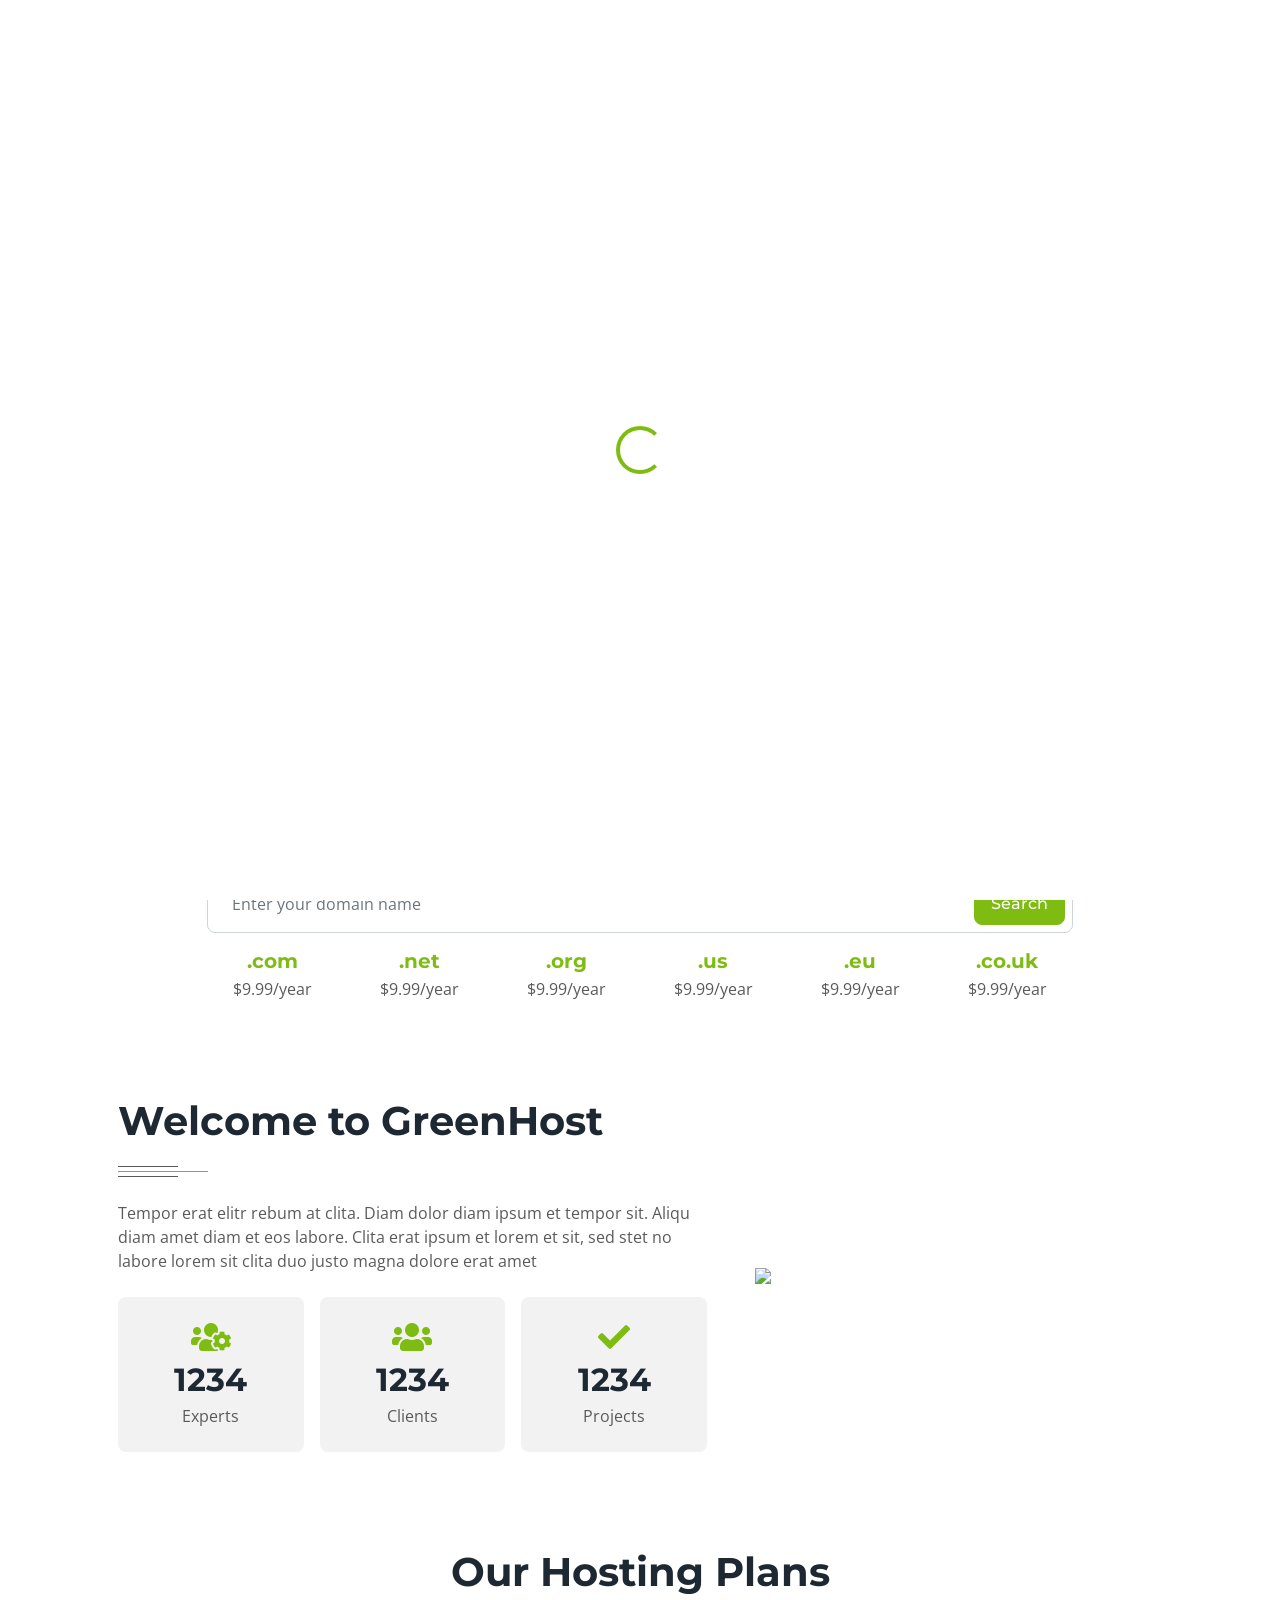
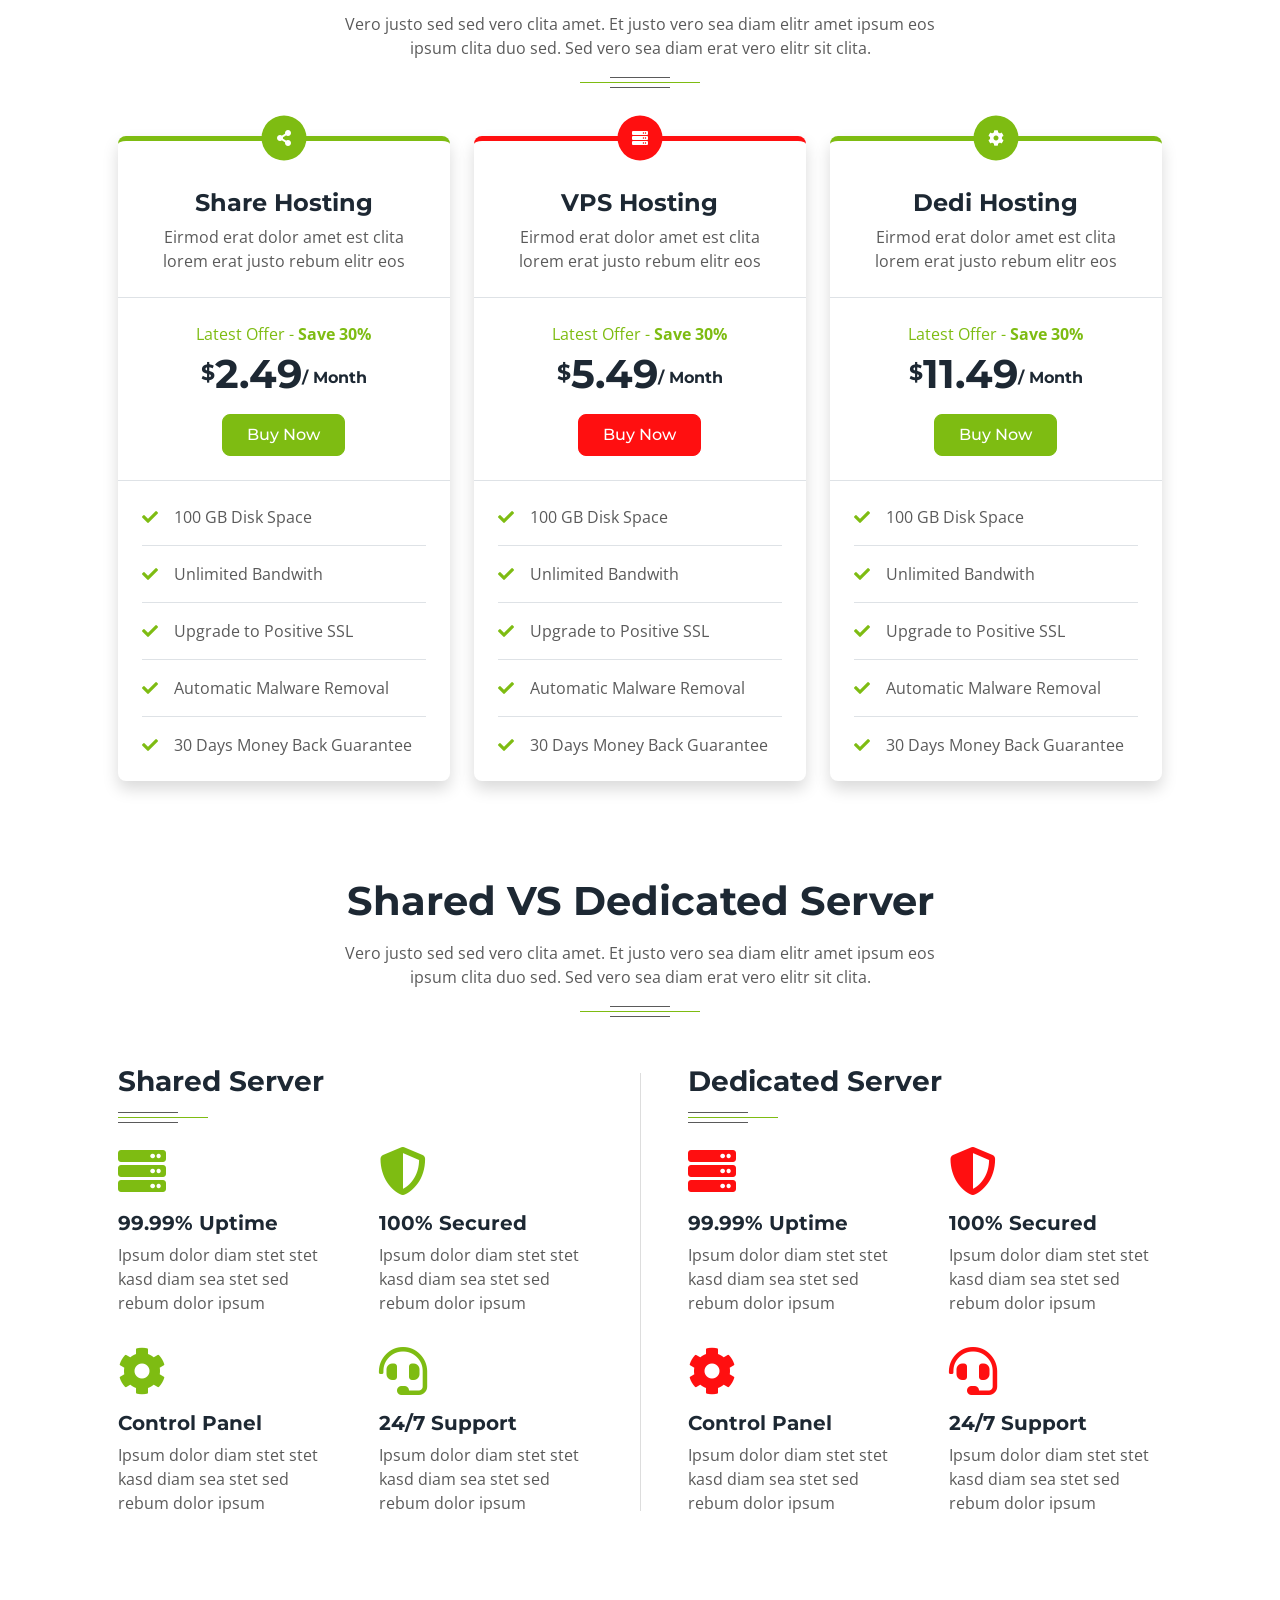
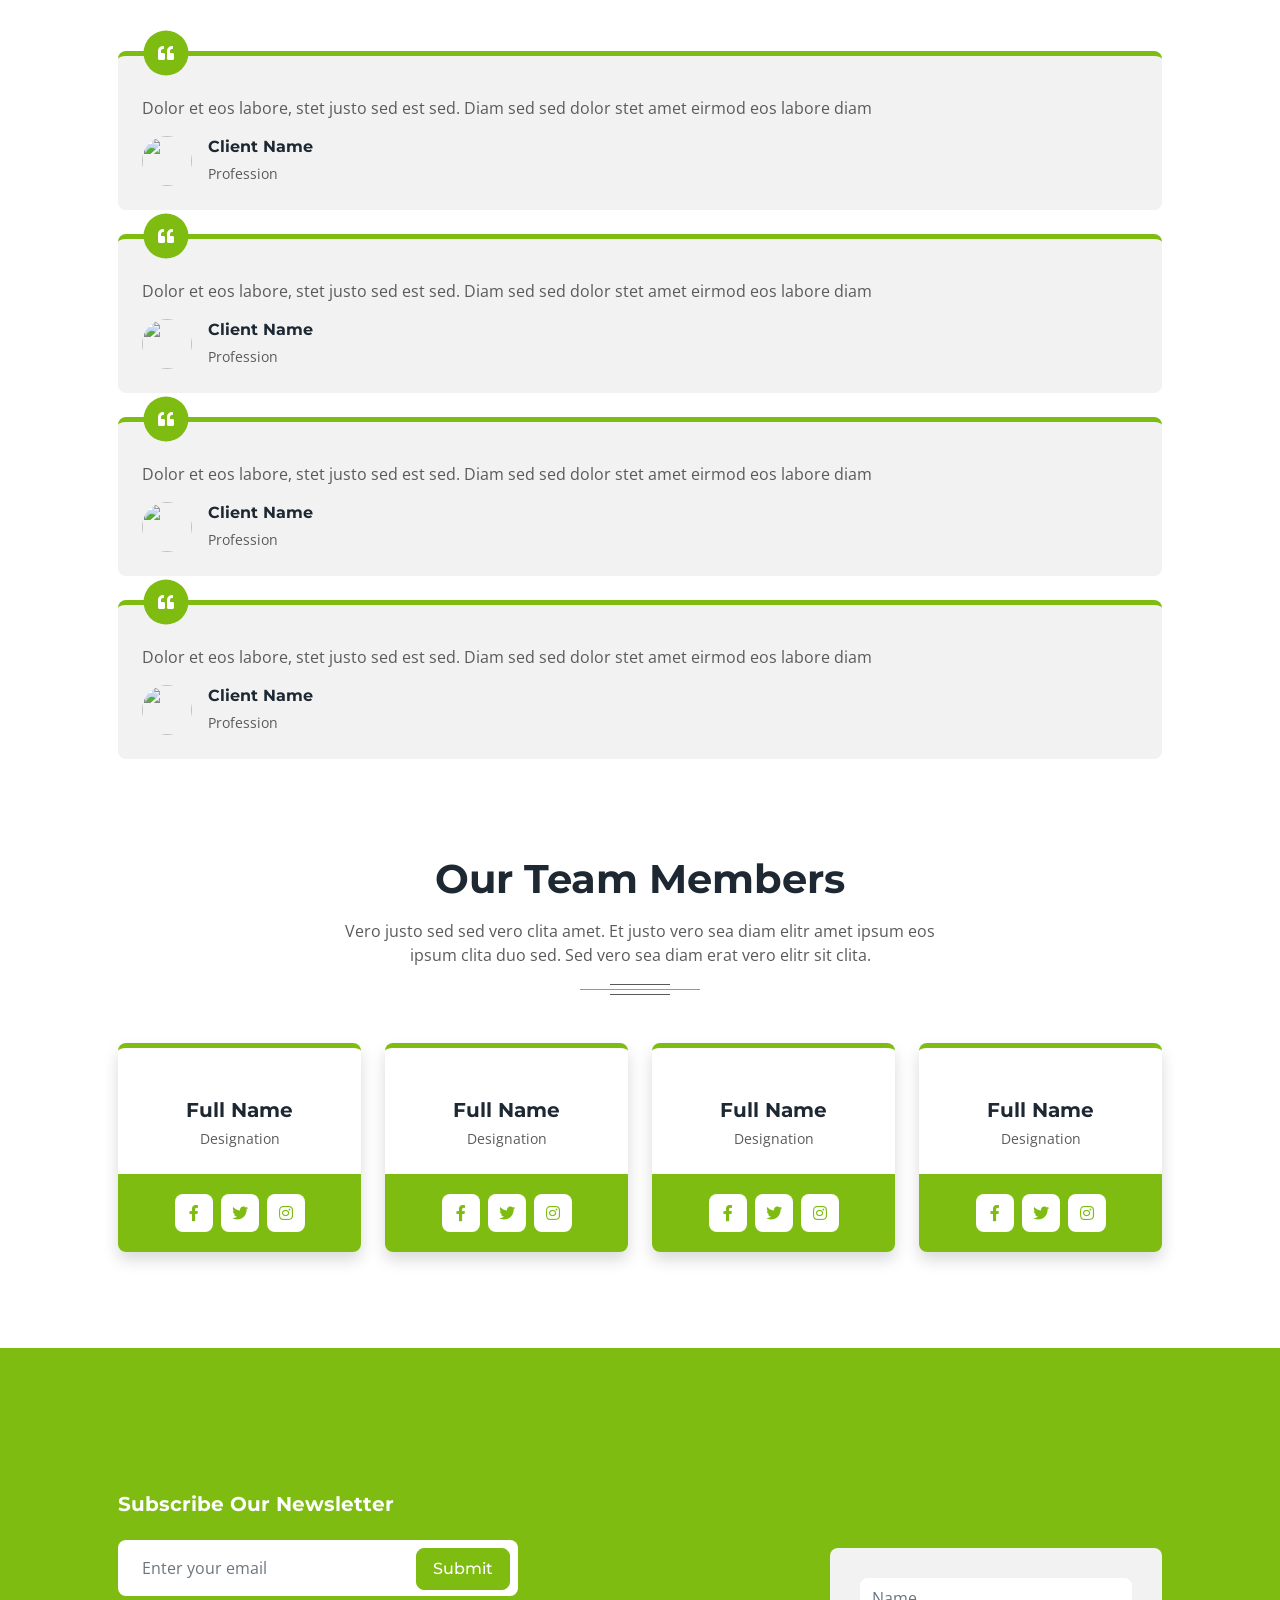
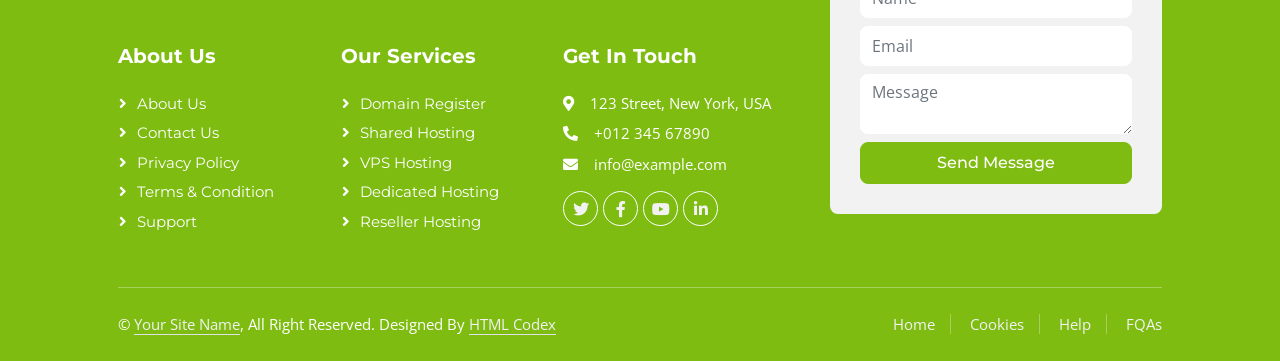
==== index.html @ 7fed3e86 "Add files via upload" ====
<!DOCTYPE html>
<html lang="en">

<head>
    <meta charset="utf-8">
    <title>GreenHost - Web Hosting HTML Template</title>
    <meta content="width=device-width, initial-scale=1.0" name="viewport">
    <meta content="" name="keywords">
    <meta content="" name="description">

    <!-- Favicon -->
    <link href="img/favicon.ico" rel="icon">

    <!-- Google Web Fonts -->
    <link rel="preconnect" href="https://fonts.googleapis.com">
    <link rel="preconnect" href="https://fonts.gstatic.com" crossorigin>
    <link href="https://fonts.googleapis.com/css2?family=Montserrat:wght@400;500;600;700&family=Open+Sans:wght@400;500;600;700&display=swap" rel="stylesheet">  

    <!-- Icon Font Stylesheet -->
    <link href="https://cdnjs.cloudflare.com/ajax/libs/font-awesome/5.10.0/css/all.min.css" rel="stylesheet">
    <link href="https://cdn.jsdelivr.net/npm/bootstrap-icons@1.4.1/font/bootstrap-icons.css" rel="stylesheet">

    <!-- Libraries Stylesheet -->
    <link href="lib/animate/animate.min.css" rel="stylesheet">
    <link href="lib/owlcarousel/assets/owl.carousel.min.css" rel="stylesheet">

    <!-- Customized Bootstrap Stylesheet -->
    <link href="css/bootstrap.min.css" rel="stylesheet">

    <!-- Template Stylesheet -->
    <link href="css/style.css" rel="stylesheet">
</head>

<body>
    <div class="container-xxl bg-white p-0">
        <!-- Spinner Start -->
        <div id="spinner" class="show bg-white position-fixed translate-middle w-100 vh-100 top-50 start-50 d-flex align-items-center justify-content-center">
            <div class="spinner-border text-primary" style="width: 3rem; height: 3rem;" role="status">
                <span class="sr-only">Loading...</span>
            </div>
        </div>
        <!-- Spinner End -->


        <!-- Navbar & Hero Start -->
        <div class="container-xxl position-relative p-0">
            <nav class="navbar navbar-expand-lg navbar-light px-4 px-lg-5 py-3 py-lg-0">
                <a href="" class="navbar-brand p-0">
                    <h1 class="m-0"><i class="fa fa-server me-3"></i>GreenHost</h1>
                    <!-- <img src="img/logo.png" alt="Logo"> -->
                </a>
                <button class="navbar-toggler" type="button" data-bs-toggle="collapse" data-bs-target="#navbarCollapse">
                    <span class="fa fa-bars"></span>
                </button>
                <div class="collapse navbar-collapse" id="navbarCollapse">
                    <div class="navbar-nav ms-auto py-0">
                        <a href="index.html" class="nav-item nav-link active">Home</a>
                        <a href="about.html" class="nav-item nav-link">About</a>
                        <a href="domain.html" class="nav-item nav-link">Domain</a>
                        <a href="hosting.html" class="nav-item nav-link">Hosting</a>
                        <div class="nav-item dropdown">
                            <a href="#" class="nav-link dropdown-toggle" data-bs-toggle="dropdown">Pages</a>
                            <div class="dropdown-menu m-0">
                                <a href="team.html" class="dropdown-item">Our Team</a>
                                <a href="testimonial.html" class="dropdown-item">Testimonial</a>
                                <a href="comparison.html" class="dropdown-item">Comparison</a>
                            </div>
                        </div>
                        <a href="contact.html" class="nav-item nav-link">Contact</a>
                    </div>
                    <butaton type="button" class="btn text-secondary ms-3" data-bs-toggle="modal" data-bs-target="#searchModal"><i class="fa fa-search"></i></butaton>
                    <a href="" class="btn btn-secondary py-2 px-4 ms-3">Register</a>
                </div>
            </nav>

            <div class="container-xxl py-5 bg-primary hero-header mb-5">
                <div class="container my-5 py-5 px-lg-5">
                    <div class="row g-5">
                        <div class="col-lg-6 pt-5 text-center text-lg-start">
                            <h1 class="display-4 text-white mb-4 animated slideInLeft">Shared Hosting</h1>
                            <p class="text-white animated slideInLeft">Tempor rebum no at dolore lorem clita rebum rebum ipsum rebum stet dolor sed justo kasd.</p>
                            <h1 class="text-white mb-4 animated slideInLeft">
                                <small class="align-top fw-normal" style="font-size: 15px; line-height: 25px;">Starting:</small>
                                <span>$2.49</span>
                                <small class="align-bottom fw-normal" style="font-size: 15px; line-height: 33px;">/ Mo</small>
                            </h1>
                            <a href="" class="btn btn-secondary py-sm-3 px-sm-5 me-3 animated slideInLeft">Get Started Now</a>
                        </div>
                        <div class="col-lg-6 text-center text-lg-start">
                            <img class="img-fluid animated zoomIn" src="img/hero.png" alt="">
                        </div>
                    </div>
                </div>
            </div>
        </div>
        <!-- Navbar & Hero End -->


        <!-- Full Screen Search Start -->
        <div class="modal fade" id="searchModal" tabindex="-1">
            <div class="modal-dialog modal-fullscreen">
                <div class="modal-content" style="background: rgba(29, 40, 51, 0.8);">
                    <div class="modal-header border-0">
                        <button type="button" class="btn bg-white btn-close" data-bs-dismiss="modal" aria-label="Close"></button>
                    </div>
                    <div class="modal-body d-flex align-items-center justify-content-center">
                        <div class="input-group" style="max-width: 600px;">
                            <input type="text" class="form-control bg-transparent border-light p-3" placeholder="Type search keyword">
                            <button class="btn btn-light px-4"><i class="bi bi-search"></i></button>
                        </div>
                    </div>
                </div>
            </div>
        </div>
        <!-- Full Screen Search End -->


        <!-- Domain Search Start -->
        <div class="container-xxl domain mb-5" style="margin-top: 90px;">
            <div class="container px-lg-5">
                <div class="row justify-content-center">
                    <div class="col-lg-10">
                        <div class="section-title position-relative text-center mx-auto mb-4 pb-4 wow fadeInUp" data-wow-delay="0.1s" style="max-width: 600px;">
                            <h1 class="mb-3">Search Your Domain</h1>
                            <p class="mb-1">Vero justo sed sed vero clita amet. Et justo vero sea diam elitr amet ipsum eos ipsum clita duo sed. Sed vero sea diam erat vero elitr sit clita.</p>
                        </div>
                        <div class="position-relative w-100 my-3 wow fadeInUp" data-wow-delay="0.3s">
                            <input class="form-control bg-transparent w-100 py-3 ps-4 pe-5" type="text" placeholder="Enter your domain name">
                            <button type="button" class="btn btn-primary py-2 px-3 position-absolute top-0 end-0 mt-2 me-2">Search</button>
                        </div>
                        <div class="row g-3 wow fadeInUp" data-wow-delay="0.5s">
                            <div class="col-lg-2 col-md-3 col-sm-4 col-6 text-center">
                                <h5 class="fw-bold text-primary mb-1">.com</h5>
                                <p class="mb-0">$9.99/year</p>
                            </div>
                            <div class="col-lg-2 col-md-3 col-sm-4 col-6 text-center">
                                <h5 class="fw-bold text-primary mb-1">.net</h5>
                                <p class="mb-0">$9.99/year</p>
                            </div>
                            <div class="col-lg-2 col-md-3 col-sm-4 col-6 text-center">
                                <h5 class="fw-bold text-primary mb-1">.org</h5>
                                <p class="mb-0">$9.99/year</p>
                            </div>
                            <div class="col-lg-2 col-md-3 col-sm-4 col-6 text-center">
                                <h5 class="fw-bold text-primary mb-1">.us</h5>
                                <p class="mb-0">$9.99/year</p>
                            </div>
                            <div class="col-lg-2 col-md-3 col-sm-4 col-6 text-center">
                                <h5 class="fw-bold text-primary mb-1">.eu</h5>
                                <p class="mb-0">$9.99/year</p>
                            </div>
                            <div class="col-lg-2 col-md-3 col-sm-4 col-6 text-center">
                                <h5 class="fw-bold text-primary mb-1">.co.uk</h5>
                                <p class="mb-0">$9.99/year</p>
                            </div>
                        </div>
                    </div>
                </div>
            </div>
        </div>
        <!-- Domain Search End -->


        <!-- About Start -->
        <div class="container-xxl py-5">
            <div class="container px-lg-5">
                <div class="row g-5 align-items-center">
                    <div class="col-lg-7 wow fadeInUp" data-wow-delay="0.1s">
                        <div class="section-title position-relative mb-4 pb-4">
                            <h1 class="mb-2">Welcome to GreenHost</h1>
                        </div>
                        <p class="mb-4">Tempor erat elitr rebum at clita. Diam dolor diam ipsum et tempor sit. Aliqu diam amet diam et eos labore. Clita erat ipsum et lorem et sit, sed stet no labore lorem sit clita duo justo magna dolore erat amet</p>
                        <div class="row g-3">
                            <div class="col-sm-4 wow fadeIn" data-wow-delay="0.1s">
                                <div class="bg-light rounded text-center p-4">
                                    <i class="fa fa-users-cog fa-2x text-primary mb-2"></i>
                                    <h2 class="mb-1" data-toggle="counter-up">1234</h2>
                                    <p class="mb-0">Experts</p>
                                </div>
                            </div>
                            <div class="col-sm-4 wow fadeIn" data-wow-delay="0.3s">
                                <div class="bg-light rounded text-center p-4">
                                    <i class="fa fa-users fa-2x text-primary mb-2"></i>
                                    <h2 class="mb-1" data-toggle="counter-up">1234</h2>
                                    <p class="mb-0">Clients</p>
                                </div>
                            </div>
                            <div class="col-sm-4 wow fadeIn" data-wow-delay="0.5s">
                                <div class="bg-light rounded text-center p-4">
                                    <i class="fa fa-check fa-2x text-primary mb-2"></i>
                                    <h2 class="mb-1" data-toggle="counter-up">1234</h2>
                                    <p class="mb-0">Projects</p>
                                </div>
                            </div>
                        </div>
                    </div>
                    <div class="col-lg-5">
                        <img class="img-fluid wow zoomIn" data-wow-delay="0.5s" src="img/about.png">
                    </div>
                </div>
            </div>
        </div>
        <!-- About End -->


        <!-- Pricing Start -->
        <div class="container-xxl py-5">
            <div class="container px-lg-5">
                <div class="section-title position-relative text-center mx-auto mb-5 pb-4 wow fadeInUp" data-wow-delay="0.1s" style="max-width: 600px;">
                    <h1 class="mb-3">Our Hosting Plans</h1>
                    <p class="mb-1">Vero justo sed sed vero clita amet. Et justo vero sea diam elitr amet ipsum eos ipsum clita duo sed. Sed vero sea diam erat vero elitr sit clita.</p>
                </div>
                <div class="row gy-5 gx-4">
                    <div class="col-lg-4 col-md-6 wow fadeInUp" data-wow-delay="0.2s">
                        <div class="position-relative shadow rounded border-top border-5 border-primary">
                            <div class="d-flex align-items-center justify-content-center position-absolute top-0 start-50 translate-middle bg-primary rounded-circle" style="width: 45px; height: 45px; margin-top: -3px;">
                                <i class="fa fa-share-alt text-white"></i>
                            </div>
                            <div class="text-center border-bottom p-4 pt-5">
                                <h4 class="fw-bold">Share Hosting</h4>
                                <p class="mb-0">Eirmod erat dolor amet est clita lorem erat justo rebum elitr eos</p>
                            </div>
                            <div class="text-center border-bottom p-4">
                                <p class="text-primary mb-1">Latest Offer - <strong>Save 30%</strong></p>
                                <h1 class="mb-3">
                                    <small class="align-top" style="font-size: 22px; line-height: 45px;">$</small>2.49<small
                                        class="align-bottom" style="font-size: 16px; line-height: 40px;">/ Month</small>
                                </h1>
                                <a class="btn btn-primary px-4 py-2" href="">Buy Now</a>
                            </div>
                            <div class="p-4">
                                <p class="border-bottom pb-3"><i class="fa fa-check text-primary me-3"></i>100 GB Disk Space</p>
                                <p class="border-bottom pb-3"><i class="fa fa-check text-primary me-3"></i>Unlimited Bandwith</p>
                                <p class="border-bottom pb-3"><i class="fa fa-check text-primary me-3"></i>Upgrade to Positive SSL</p>
                                <p class="border-bottom pb-3"><i class="fa fa-check text-primary me-3"></i>Automatic Malware Removal</p>
                                <p class="mb-0"><i class="fa fa-check text-primary me-3"></i>30 Days Money Back Guarantee</p>
                            </div>
                        </div>
                    </div>
                    <div class="col-lg-4 col-md-6 wow fadeInUp" data-wow-delay="0.4s">
                        <div class="position-relative shadow rounded border-top border-5 border-secondary">
                            <div class="d-flex align-items-center justify-content-center position-absolute top-0 start-50 translate-middle bg-secondary rounded-circle" style="width: 45px; height: 45px; margin-top: -3px;">
                                <i class="fa fa-server text-white"></i>
                            </div>
                            <div class="text-center border-bottom p-4 pt-5">
                                <h4 class="fw-bold">VPS Hosting</h4>
                                <p class="mb-0">Eirmod erat dolor amet est clita lorem erat justo rebum elitr eos</p>
                            </div>
                            <div class="text-center border-bottom p-4">
                                <p class="text-primary mb-1">Latest Offer - <strong>Save 30%</strong></p>
                                <h1 class="mb-3">
                                    <small class="align-top" style="font-size: 22px; line-height: 45px;">$</small>5.49<small
                                        class="align-bottom" style="font-size: 16px; line-height: 40px;">/ Month</small>
                                </h1>
                                <a class="btn btn-secondary px-4 py-2" href="">Buy Now</a>
                            </div>
                            <div class="p-4">
                                <p class="border-bottom pb-3"><i class="fa fa-check text-primary me-3"></i>100 GB Disk Space</p>
                                <p class="border-bottom pb-3"><i class="fa fa-check text-primary me-3"></i>Unlimited Bandwith</p>
                                <p class="border-bottom pb-3"><i class="fa fa-check text-primary me-3"></i>Upgrade to Positive SSL</p>
                                <p class="border-bottom pb-3"><i class="fa fa-check text-primary me-3"></i>Automatic Malware Removal</p>
                                <p class="mb-0"><i class="fa fa-check text-primary me-3"></i>30 Days Money Back Guarantee</p>
                            </div>
                        </div>
                    </div>
                    <div class="col-lg-4 col-md-6 wow fadeInUp" data-wow-delay="0.6s">
                        <div class="position-relative shadow rounded border-top border-5 border-primary">
                            <div class="d-flex align-items-center justify-content-center position-absolute top-0 start-50 translate-middle bg-primary rounded-circle" style="width: 45px; height: 45px; margin-top: -3px;">
                                <i class="fa fa-cog text-white"></i>
                            </div>
                            <div class="text-center border-bottom p-4 pt-5">
                                <h4 class="fw-bold">Dedi Hosting</h4>
                                <p class="mb-0">Eirmod erat dolor amet est clita lorem erat justo rebum elitr eos</p>
                            </div>
                            <div class="text-center border-bottom p-4">
                                <p class="text-primary mb-1">Latest Offer - <strong>Save 30%</strong></p>
                                <h1 class="mb-3">
                                    <small class="align-top" style="font-size: 22px; line-height: 45px;">$</small>11.49<small
                                        class="align-bottom" style="font-size: 16px; line-height: 40px;">/ Month</small>
                                </h1>
                                <a class="btn btn-primary px-4 py-2" href="">Buy Now</a>
                            </div>
                            <div class="p-4">
                                <p class="border-bottom pb-3"><i class="fa fa-check text-primary me-3"></i>100 GB Disk Space</p>
                                <p class="border-bottom pb-3"><i class="fa fa-check text-primary me-3"></i>Unlimited Bandwith</p>
                                <p class="border-bottom pb-3"><i class="fa fa-check text-primary me-3"></i>Upgrade to Positive SSL</p>
                                <p class="border-bottom pb-3"><i class="fa fa-check text-primary me-3"></i>Automatic Malware Removal</p>
                                <p class="mb-0"><i class="fa fa-check text-primary me-3"></i>30 Days Money Back Guarantee</p>
                            </div>
                        </div>
                    </div>
                </div>
            </div>
        </div>
        <!-- Pricing End -->


        <!-- Comparison Start -->
        <div class="container-xxl py-5">
            <div class="container px-lg-5">
                <div class="section-title position-relative text-center mx-auto mb-5 pb-4 wow fadeInUp" data-wow-delay="0.1s" style="max-width: 600px;">
                    <h1 class="mb-3">Shared VS Dedicated Server</h1>
                    <p class="mb-1">Vero justo sed sed vero clita amet. Et justo vero sea diam elitr amet ipsum eos
                        ipsum clita duo sed. Sed vero sea diam erat vero elitr sit clita.</p>
                </div>
                <div class="row g-5 comparison position-relative">
                    <div class="col-lg-6 pe-lg-5">
                        <div class="section-title position-relative mx-auto mb-4 pb-4">
                            <h3 class="fw-bold mb-0">Shared Server</h3>
                        </div>
                        <div class="row gy-3 gx-5">
                            <div class="col-sm-6 wow fadeIn" data-wow-delay="0.1s">
                                <i class="fa fa-server fa-3x text-primary mb-3"></i>
                                <h5 class="fw-bold">99.99% Uptime</h5>
                                <p>Ipsum dolor diam stet stet kasd diam sea stet sed rebum dolor ipsum</p>
                            </div>
                            <div class="col-sm-6 wow fadeIn" data-wow-delay="0.3s">
                                <i class="fa fa-shield-alt fa-3x text-primary mb-3"></i>
                                <h5 class="fw-bold">100% Secured</h5>
                                <p>Ipsum dolor diam stet stet kasd diam sea stet sed rebum dolor ipsum</p>
                            </div>
                            <div class="col-sm-6 wow fadeIn" data-wow-delay="0.5s">
                                <i class="fa fa-cog fa-3x text-primary mb-3"></i>
                                <h5 class="fw-bold">Control Panel</h5>
                                <p>Ipsum dolor diam stet stet kasd diam sea stet sed rebum dolor ipsum</p>
                            </div>
                            <div class="col-sm-6 wow fadeIn" data-wow-delay="0.7s">
                                <i class="fa fa-headset fa-3x text-primary mb-3"></i>
                                <h5 class="fw-bold">24/7 Support</h5>
                                <p>Ipsum dolor diam stet stet kasd diam sea stet sed rebum dolor ipsum</p>
                            </div>
                        </div>
                    </div>
                    <div class="col-lg-6 ps-lg-5">
                        <div class="section-title position-relative mx-auto mb-4 pb-4">
                            <h3 class="fw-bold mb-0">Dedicated Server</h3>
                        </div>
                        <div class="row gy-3 gx-5">
                            <div class="col-sm-6 wow fadeIn" data-wow-delay="0.1s">
                                <i class="fa fa-server fa-3x text-secondary mb-3"></i>
                                <h5 class="fw-bold">99.99% Uptime</h5>
                                <p>Ipsum dolor diam stet stet kasd diam sea stet sed rebum dolor ipsum</p>
                            </div>
                            <div class="col-sm-6 wow fadeIn" data-wow-delay="0.3s">
                                <i class="fa fa-shield-alt fa-3x text-secondary mb-3"></i>
                                <h5 class="fw-bold">100% Secured</h5>
                                <p>Ipsum dolor diam stet stet kasd diam sea stet sed rebum dolor ipsum</p>
                            </div>
                            <div class="col-sm-6 wow fadeIn" data-wow-delay="0.5s">
                                <i class="fa fa-cog fa-3x text-secondary mb-3"></i>
                                <h5 class="fw-bold">Control Panel</h5>
                                <p>Ipsum dolor diam stet stet kasd diam sea stet sed rebum dolor ipsum</p>
                            </div>
                            <div class="col-sm-6 wow fadeIn" data-wow-delay="0.7s">
                                <i class="fa fa-headset fa-3x text-secondary mb-3"></i>
                                <h5 class="fw-bold">24/7 Support</h5>
                                <p>Ipsum dolor diam stet stet kasd diam sea stet sed rebum dolor ipsum</p>
                            </div>
                        </div>
                    </div>
                </div>
            </div>
        </div>
        <!-- Comparison Start -->


        <!-- Testimonial Start -->
        <div class="container-xxl py-5 wow fadeInUp" data-wow-delay="0.1s">
            <div class="container px-lg-5">
                <div class="owl-carousel testimonial-carousel">
                    <div class="testimonial-item position-relative bg-light border-top border-5 border-primary rounded p-4 my-4">
                        <div class="d-flex align-items-center justify-content-center position-absolute top-0 start-0 ms-5 translate-middle bg-primary rounded-circle" style="width: 45px; height: 45px; margin-top: -3px;">
                            <i class="fa fa-quote-left text-white"></i>
                        </div>
                        <p class="mt-3">Dolor et eos labore, stet justo sed est sed. Diam sed sed dolor stet amet eirmod eos labore diam</p>
                        <div class="d-flex align-items-center">
                            <img class="img-fluid flex-shrink-0 rounded-circle" src="img/testimonial-1.jpg" style="width: 50px; height: 50px;">
                            <div class="ps-3">
                                <h6 class="fw-bold mb-1">Client Name</h6>
                                <small>Profession</small>
                            </div>
                        </div>
                    </div>
                    <div class="testimonial-item position-relative bg-light border-top border-5 border-primary rounded p-4 my-4">
                        <div class="d-flex align-items-center justify-content-center position-absolute top-0 start-0 ms-5 translate-middle bg-primary rounded-circle" style="width: 45px; height: 45px; margin-top: -3px;">
                            <i class="fa fa-quote-left text-white"></i>
                        </div>
                        <p class="mt-3">Dolor et eos labore, stet justo sed est sed. Diam sed sed dolor stet amet eirmod eos labore diam</p>
                        <div class="d-flex align-items-center">
                            <img class="img-fluid flex-shrink-0 rounded-circle" src="img/testimonial-2.jpg" style="width: 50px; height: 50px;">
                            <div class="ps-3">
                                <h6 class="fw-bold mb-1">Client Name</h6>
                                <small>Profession</small>
                            </div>
                        </div>
                    </div>
                    <div class="testimonial-item position-relative bg-light border-top border-5 border-primary rounded p-4 my-4">
                        <div class="d-flex align-items-center justify-content-center position-absolute top-0 start-0 ms-5 translate-middle bg-primary rounded-circle" style="width: 45px; height: 45px; margin-top: -3px;">
                            <i class="fa fa-quote-left text-white"></i>
                        </div>
                        <p class="mt-3">Dolor et eos labore, stet justo sed est sed. Diam sed sed dolor stet amet eirmod eos labore diam</p>
                        <div class="d-flex align-items-center">
                            <img class="img-fluid flex-shrink-0 rounded-circle" src="img/testimonial-3.jpg" style="width: 50px; height: 50px;">
                            <div class="ps-3">
                                <h6 class="fw-bold mb-1">Client Name</h6>
                                <small>Profession</small>
                            </div>
                        </div>
                    </div>
                    <div class="testimonial-item position-relative bg-light border-top border-5 border-primary rounded p-4 mt-4">
                        <div class="d-flex align-items-center justify-content-center position-absolute top-0 start-0 ms-5 translate-middle bg-primary rounded-circle" style="width: 45px; height: 45px; margin-top: -3px;">
                            <i class="fa fa-quote-left text-white"></i>
                        </div>
                        <p class="mt-3">Dolor et eos labore, stet justo sed est sed. Diam sed sed dolor stet amet eirmod eos labore diam</p>
                        <div class="d-flex align-items-center">
                            <img class="img-fluid flex-shrink-0 rounded-circle" src="img/testimonial-4.jpg" style="width: 50px; height: 50px;">
                            <div class="ps-3">
                                <h6 class="fw-bold mb-1">Client Name</h6>
                                <small>Profession</small>
                            </div>
                        </div>
                    </div>
                </div>
            </div>
        </div>
        <!-- Testimonial End -->


        <!-- Team Start -->
        <div class="container-xxl py-5">
            <div class="container px-lg-5">
                <div class="section-title position-relative text-center mx-auto mb-5 pb-4 wow fadeInUp" data-wow-delay="0.1s" style="max-width: 600px;">
                    <h1 class="mb-3">Our Team Members</h1>
                    <p class="mb-1">Vero justo sed sed vero clita amet. Et justo vero sea diam elitr amet ipsum eos
                        ipsum clita duo sed. Sed vero sea diam erat vero elitr sit clita.</p>
                </div>
                <div class="row g-4">
                    <div class="col-lg-3 col-md-6 wow fadeInUp" data-wow-delay="0.1s">
                        <div class="team-item border-top border-5 border-primary rounded shadow overflow-hidden">
                            <div class="text-center p-4">
                                <img class="img-fluid rounded-circle mb-4" src="img/team-1.jpg" alt="">
                                <h5 class="fw-bold mb-1">Full Name</h5>
                                <small>Designation</small>
                            </div>
                            <div class="d-flex justify-content-center bg-primary p-3">
                                <a class="btn btn-square text-primary bg-white m-1" href=""><i class="fab fa-facebook-f"></i></a>
                                <a class="btn btn-square text-primary bg-white m-1" href=""><i class="fab fa-twitter"></i></a>
                                <a class="btn btn-square text-primary bg-white m-1" href=""><i class="fab fa-instagram"></i></a>
                            </div>
                        </div>
                    </div>
                    <div class="col-lg-3 col-md-6 wow fadeInUp" data-wow-delay="0.3s">
                        <div class="team-item border-top border-5 border-primary rounded shadow overflow-hidden">
                            <div class="text-center p-4">
                                <img class="img-fluid rounded-circle mb-4" src="img/team-2.jpg" alt="">
                                <h5 class="fw-bold mb-1">Full Name</h5>
                                <small>Designation</small>
                            </div>
                            <div class="d-flex justify-content-center bg-primary p-3">
                                <a class="btn btn-square text-primary bg-white m-1" href=""><i class="fab fa-facebook-f"></i></a>
                                <a class="btn btn-square text-primary bg-white m-1" href=""><i class="fab fa-twitter"></i></a>
                                <a class="btn btn-square text-primary bg-white m-1" href=""><i class="fab fa-instagram"></i></a>
                            </div>
                        </div>
                    </div>
                    <div class="col-lg-3 col-md-6 wow fadeInUp" data-wow-delay="0.5s">
                        <div class="team-item border-top border-5 border-primary rounded shadow overflow-hidden">
                            <div class="text-center p-4">
                                <img class="img-fluid rounded-circle mb-4" src="img/team-3.jpg" alt="">
                                <h5 class="fw-bold mb-1">Full Name</h5>
                                <small>Designation</small>
                            </div>
                            <div class="d-flex justify-content-center bg-primary p-3">
                                <a class="btn btn-square text-primary bg-white m-1" href=""><i class="fab fa-facebook-f"></i></a>
                                <a class="btn btn-square text-primary bg-white m-1" href=""><i class="fab fa-twitter"></i></a>
                                <a class="btn btn-square text-primary bg-white m-1" href=""><i class="fab fa-instagram"></i></a>
                            </div>
                        </div>
                    </div>
                    <div class="col-lg-3 col-md-6 wow fadeInUp" data-wow-delay="0.7s">
                        <div class="team-item border-top border-5 border-primary rounded shadow overflow-hidden">
                            <div class="text-center p-4">
                                <img class="img-fluid rounded-circle mb-4" src="img/team-4.jpg" alt="">
                                <h5 class="fw-bold mb-1">Full Name</h5>
                                <small>Designation</small>
                            </div>
                            <div class="d-flex justify-content-center bg-primary p-3">
                                <a class="btn btn-square text-primary bg-white m-1" href=""><i class="fab fa-facebook-f"></i></a>
                                <a class="btn btn-square text-primary bg-white m-1" href=""><i class="fab fa-twitter"></i></a>
                                <a class="btn btn-square text-primary bg-white m-1" href=""><i class="fab fa-instagram"></i></a>
                            </div>
                        </div>
                    </div>
                </div>
            </div>
        </div>
        <!-- Team End -->
        

        <!-- Footer Start -->
        <div class="container-fluid bg-primary text-white footer mt-5 pt-5 wow fadeIn" data-wow-delay="0.1s">
            <div class="container py-5 px-lg-5">
                <div class="row gy-5 gx-4 pt-5">
                    <div class="col-12">
                        <h5 class="fw-bold text-white mb-4">Subscribe Our Newsletter</h5>
                        <div class="position-relative" style="max-width: 400px;">
                            <input class="form-control bg-white border-0 w-100 py-3 ps-4 pe-5" type="text" placeholder="Enter your email">
                            <button type="button" class="btn btn-primary py-2 px-3 position-absolute top-0 end-0 mt-2 me-2">Submit</button>
                        </div>
                    </div>
                    <div class="col-lg-5 col-md-12">
                        <div class="row gy-5 g-4">
                            <div class="col-md-6">
                                <h5 class="fw-bold text-white mb-4">About Us</h5>
                                <a class="btn btn-link" href="">About Us</a>
                                <a class="btn btn-link" href="">Contact Us</a>
                                <a class="btn btn-link" href="">Privacy Policy</a>
                                <a class="btn btn-link" href="">Terms & Condition</a>
                                <a class="btn btn-link" href="">Support</a>
                            </div>
                            <div class="col-md-6">
                                <h5 class="fw-bold text-white mb-4">Our Services</h5>
                                <a class="btn btn-link" href="">Domain Register</a>
                                <a class="btn btn-link" href="">Shared Hosting</a>
                                <a class="btn btn-link" href="">VPS Hosting</a>
                                <a class="btn btn-link" href="">Dedicated Hosting</a>
                                <a class="btn btn-link" href="">Reseller Hosting</a>
                            </div>
                        </div>
                    </div>
                    <div class="col-md-6 col-lg-3">
                        <h5 class="fw-bold text-white mb-4">Get In Touch</h5>
                        <p class="mb-2"><i class="fa fa-map-marker-alt me-3"></i>123 Street, New York, USA</p>
                        <p class="mb-2"><i class="fa fa-phone-alt me-3"></i>+012 345 67890</p>
                        <p class="mb-2"><i class="fa fa-envelope me-3"></i>info@example.com</p>
                        <div class="d-flex pt-2">
                            <a class="btn btn-outline-light btn-social" href=""><i class="fab fa-twitter"></i></a>
                            <a class="btn btn-outline-light btn-social" href=""><i class="fab fa-facebook-f"></i></a>
                            <a class="btn btn-outline-light btn-social" href=""><i class="fab fa-youtube"></i></a>
                            <a class="btn btn-outline-light btn-social" href=""><i class="fab fa-linkedin-in"></i></a>
                        </div>
                    </div>
                    <div class="col-md-6 col-lg-4 mt-lg-n5">
                        <div class="bg-light rounded" style="padding: 30px;">
                            <input type="text" class="form-control border-0 py-2 mb-2" placeholder="Name">
                            <input type="email" class="form-control border-0 py-2 mb-2" placeholder="Email">
                            <textarea class="form-control border-0 mb-2" rows="2" placeholder="Message"></textarea>
                            <button class="btn btn-primary w-100 py-2">Send Message</button>
                        </div>
                    </div>
                </div>
            </div>
            <div class="container px-lg-5">
                <div class="copyright">
                    <div class="row">
                        <div class="col-md-6 text-center text-md-start mb-3 mb-md-0">
                            &copy; <a class="border-bottom" href="#">Your Site Name</a>, All Right Reserved. 
							
							<!--/*** This template is free as long as you keep the footer author’s credit link/attribution link/backlink. If you'd like to use the template without the footer author’s credit link/attribution link/backlink, you can purchase the Credit Removal License from "https://htmlcodex.com/credit-removal". Thank you for your support. ***/-->
							Designed By <a class="border-bottom" href="https://htmlcodex.com">HTML Codex</a>
                        </div>
                        <div class="col-md-6 text-center text-md-end">
                            <div class="footer-menu">
                                <a href="">Home</a>
                                <a href="">Cookies</a>
                                <a href="">Help</a>
                                <a href="">FQAs</a>
                            </div>
                        </div>
                    </div>
                </div>
            </div>
        </div>
        <!-- Footer End -->


        <!-- Back to Top -->
        <a href="#" class="btn btn-lg btn-secondary btn-lg-square back-to-top"><i class="bi bi-arrow-up"></i></a>
    </div>

    <!-- JavaScript Libraries -->
    <script src="https://code.jquery.com/jquery-3.4.1.min.js"></script>
    <script src="https://cdn.jsdelivr.net/npm/bootstrap@5.0.0/dist/js/bootstrap.bundle.min.js"></script>
    <script src="lib/wow/wow.min.js"></script>
    <script src="lib/easing/easing.min.js"></script>
    <script src="lib/waypoints/waypoints.min.js"></script>
    <script src="lib/counterup/counterup.min.js"></script>
    <script src="lib/owlcarousel/owl.carousel.min.js"></script>

    <!-- Template Javascript -->
    <script src="js/main.js"></script>
</body>

</html>
---- css/style.css ----
/********** Template CSS **********/
:root {
    --primary: #7EBC12;
    --secondary: #FF0F10;
    --light: #F2F2F2;
    --dark: #1D2833;
}


/*** Spinner ***/
#spinner {
    opacity: 0;
    visibility: hidden;
    transition: opacity .5s ease-out, visibility 0s linear .5s;
    z-index: 99999;
}

#spinner.show {
    transition: opacity .5s ease-out, visibility 0s linear 0s;
    visibility: visible;
    opacity: 1;
}

.back-to-top {
    position: fixed;
    display: none;
    right: 45px;
    bottom: 45px;
    z-index: 99;
}


/*** Heading ***/
h1,
h2,
.fw-bold {
    font-weight: 700 !important;
}

h3,
h4,
.fw-semi-bold {
    font-weight: 600 !important;
}

h5,
h6,
.fw-medium {
    font-weight: 500 !important;
}


/*** Button ***/
.btn {
    font-family: 'Montserrat', sans-serif;
    font-weight: 500;
    transition: .5s;
}

.btn.btn-primary,
.btn.btn-secondary {
    color: #FFFFFF;
}

.btn-square {
    width: 38px;
    height: 38px;
}

.btn-sm-square {
    width: 32px;
    height: 32px;
}

.btn-lg-square {
    width: 48px;
    height: 48px;
}

.btn-square,
.btn-sm-square,
.btn-lg-square {
    padding: 0;
    display: flex;
    align-items: center;
    justify-content: center;
    font-weight: normal;
    border-radius: 8px;
}


/*** Navbar ***/
.navbar-light .navbar-nav .nav-link {
    position: relative;
    margin-left: 25px;
    padding: 35px 0;
    font-size: 15px;
    font-family: 'Montserrat', sans-serif;
    color: #FFFFFF !important;
    text-transform: uppercase;
    font-weight: 500;
    outline: none;
    transition: .5s;
}

.sticky-top.navbar-light .navbar-nav .nav-link {
    padding: 20px 0;
    color: var(--dark) !important;
}

.navbar-light .navbar-nav .nav-link:hover,
.navbar-light .navbar-nav .nav-link.active {
    color: var(--secondary) !important;
}

.navbar-light .navbar-brand h1 {
    color: #FFFFFF;
}

.navbar-light .navbar-brand img {
    max-height: 60px;
    transition: .5s;
}

.sticky-top.navbar-light .navbar-brand img {
    max-height: 45px;
}

@media (max-width: 991.98px) {
    .sticky-top.navbar-light {
        position: relative;
        background: #FFFFFF;
    }

    .navbar-light .navbar-collapse {
        margin-top: 15px;
        border-top: 1px solid #DDDDDD;
    }

    .navbar-light .navbar-nav .nav-link,
    .sticky-top.navbar-light .navbar-nav .nav-link {
        padding: 10px 0;
        margin-left: 0;
        color: var(--dark) !important;
    }

    .navbar-light .navbar-brand h1 {
        color: var(--primary);
    }

    .navbar-light .navbar-brand img {
        max-height: 45px;
    }
}

@media (min-width: 992px) {
    .navbar-light {
        position: absolute;
        width: 100%;
        top: 0;
        left: 0;
        z-index: 999;
    }
    
    .sticky-top.navbar-light {
        position: fixed;
        background: #FFFFFF;
    }

    .sticky-top.navbar-light .navbar-brand h1 {
        color: var(--primary);
    }
}


/*** Hero Header ***/
.hero-header {
    background:
        url(../img/bg-round.png),
        url(../img/bg-round-2.png),
        url(../img/bg-square.png),
        url(../img/bg-line.png),
        url(../img/bg-bottom-hero.png);
    background-position:
        0px 40%,
        right 0 top 0,
        left 50% top 0,
        left 50% top 50%,
        center bottom -1px;
    background-repeat: no-repeat;
}

.breadcrumb-item + .breadcrumb-item::before {
    color: rgba(255, 255, 255, .5);
}


/*** Section Title ***/
.section-title::before {
    position: absolute;
    content: "";
    width: 60px;
    height: 11px;
    bottom: 0;
    left: 0;
    border-top: 1px solid #5A5A5A;
    border-bottom: 1px solid #5A5A5A;
}

.section-title::after {
    position: absolute;
    content: "";
    width: 90px;
    height: 1px;
    bottom: 5px;
    left: 0;
    background: var(--primary);
}

.section-title.text-center::before {
    left: 50%;
    margin-left: -30px;
}

.section-title.text-center::after {
    width: 120px;
    left: 50%;
    margin-left: -60px;
}


/*** Domain Search ***/
.domain {
    background: url(../img/bg-domain.png) center center no-repeat;
    background-size: contain;
}


/*** Comparison ***/
@media (min-width: 992px) {
    .comparison::after {
        position: absolute;
        content: "";
        width: 1px;
        top: 56px;
        bottom: 20px;
        left: 50%;
        background: #DDDDDD;
    }
}


/*** Testimonial ***/
.testimonial-carousel .owl-item .testimonial-item,
.testimonial-carousel .owl-item.center .testimonial-item * {
    transition: .5s;
}

.testimonial-carousel .owl-item.center .testimonial-item {
    background: var(--primary) !important;
    border-color: var(--secondary) !important;
}

.testimonial-carousel .owl-item.center .testimonial-item .position-absolute {
    background: var(--secondary) !important;
}

.testimonial-carousel .owl-item.center .testimonial-item * {
    color: #FFFFFF;
}

.testimonial-carousel .owl-item.center .testimonial-item h6 {
    color: var(--dark) !important;
}

.testimonial-carousel .owl-dots {
    display: flex;
    align-items: flex-end;
    justify-content: center;
}

.testimonial-carousel .owl-dot {
    position: relative;
    display: inline-block;
    margin: 0 5px;
    width: 15px;
    height: 15px;
    background: #DDDDDD;
    border-radius: 15px;
    transition: .5s;
}

.testimonial-carousel .owl-dot.active {
    width: 30px;
    background: var(--primary);
}


/*** Team ***/
.team-item,
.team-item .bg-primary,
.team-item .bg-primary i {
    transition: .5s;
}

.team-item:hover {
    border-color: var(--secondary) !important;
}

.team-item:hover .bg-primary {
    background: var(--secondary) !important;
}

.team-item:hover .bg-primary i {
    color: var(--secondary) !important;
}


/*** Footer ***/
.footer {
    background:
        url(../img/bg-round.png),
        url(../img/bg-round-2.png),
        url(../img/bg-square.png),
        url(../img/bg-line.png),
        url(../img/bg-bottom-footer.png);
    background-position:
        0px 112px,
        right 0 bottom 0,
        left 50% top 80px,
        left 50% bottom 0,
        top center;
    background-repeat: no-repeat;
}

.footer p {
    font-size: 15px;
}

.footer .btn.btn-social {
    margin-right: 5px;
    width: 35px;
    height: 35px;
    display: flex;
    align-items: center;
    justify-content: center;
    color: var(--light);
    border: 1px solid #FFFFFF;
    border-radius: 35px;
    transition: .3s;
}

.footer .btn.btn-social:hover {
    color: var(--primary);
}

.footer .btn.btn-link {
    display: block;
    margin-bottom: 5px;
    padding: 0;
    text-align: left;
    color: #FFFFFF;
    font-size: 15px;
    font-weight: normal;
    transition: .3s;
}

.footer .btn.btn-link::before {
    position: relative;
    content: "\f105";
    font-family: "Font Awesome 5 Free";
    font-weight: 900;
    margin-right: 10px;
}

.footer .btn.btn-link:hover {
    letter-spacing: 1px;
    box-shadow: none;
}

.footer .copyright {
    padding: 25px 0;
    font-size: 15px;
    border-top: 1px solid rgba(256, 256, 256, .3);
}

.footer .copyright a {
    color: var(--light);
}

.footer .footer-menu a {
    margin-right: 15px;
    padding-right: 15px;
    border-right: 1px solid rgba(255, 255, 255, .3);
}

.footer .footer-menu a:last-child {
    margin-right: 0;
    padding-right: 0;
    border-right: none;
}
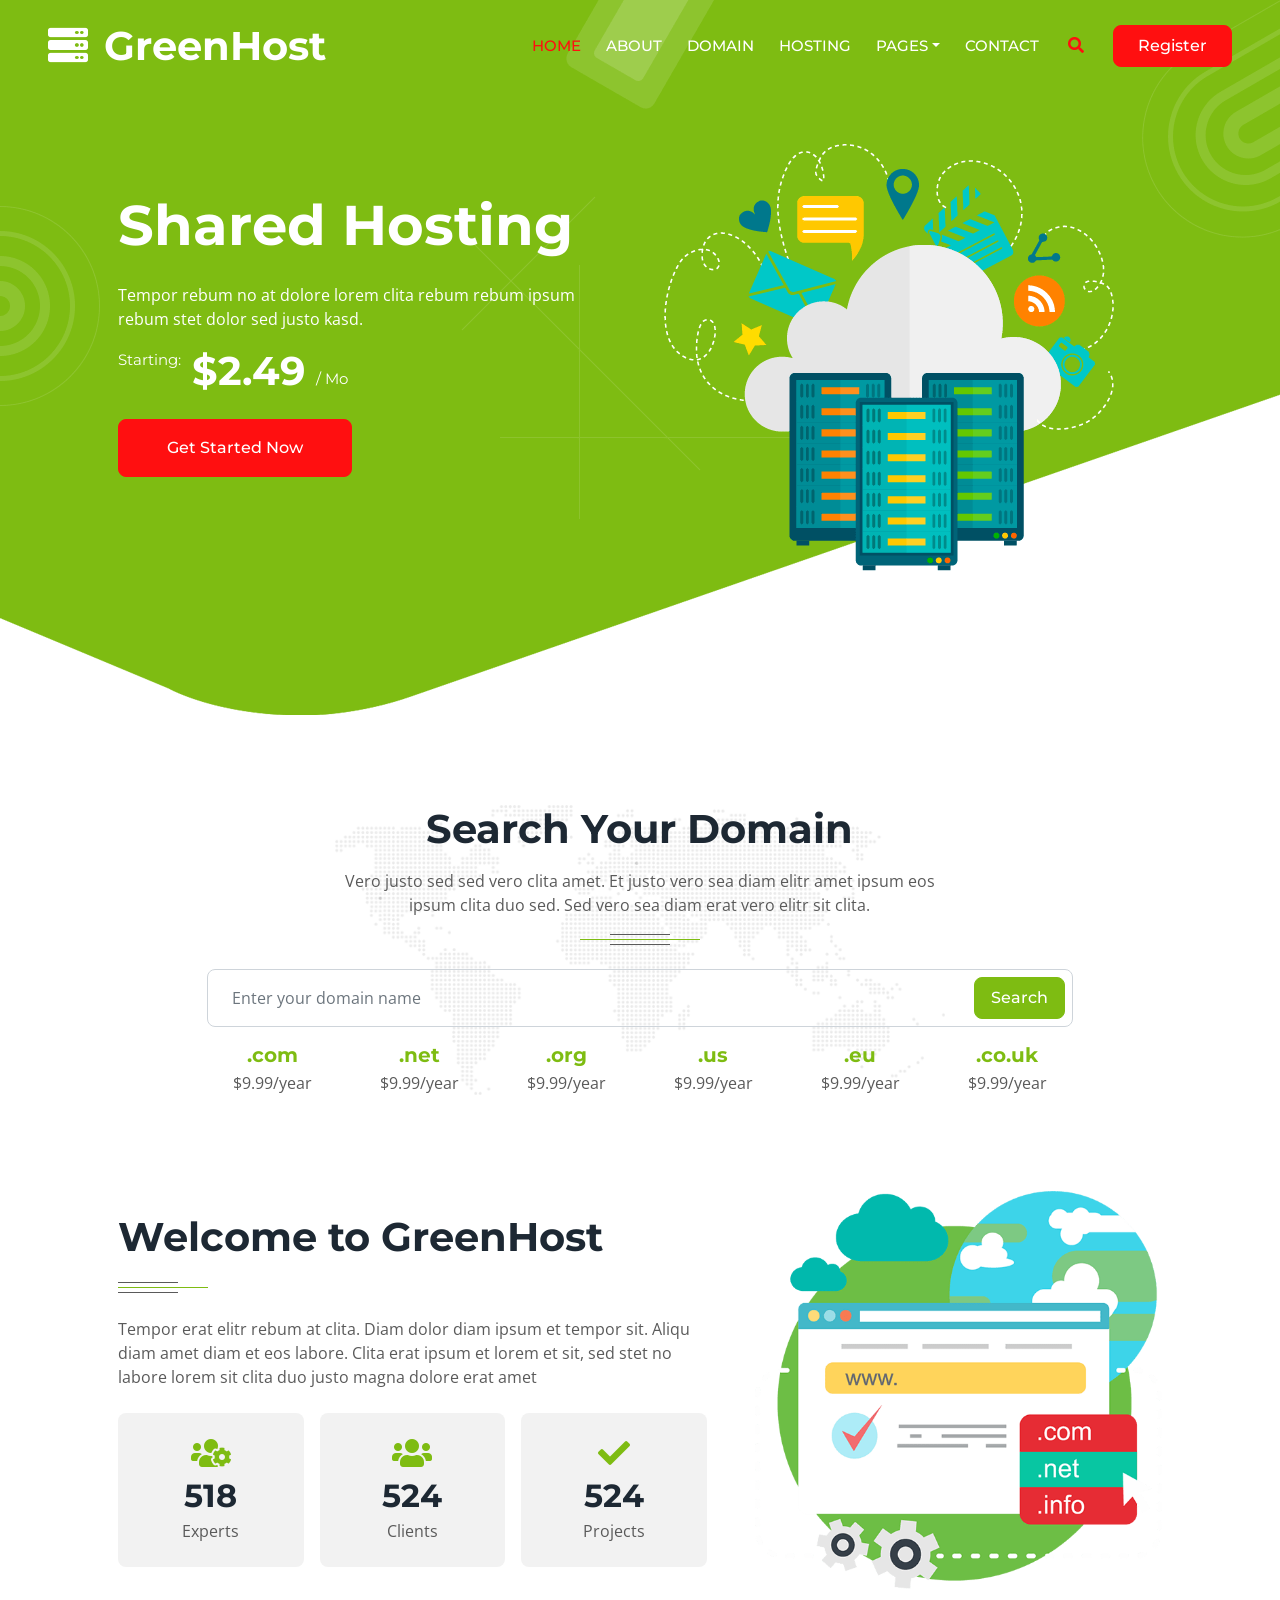
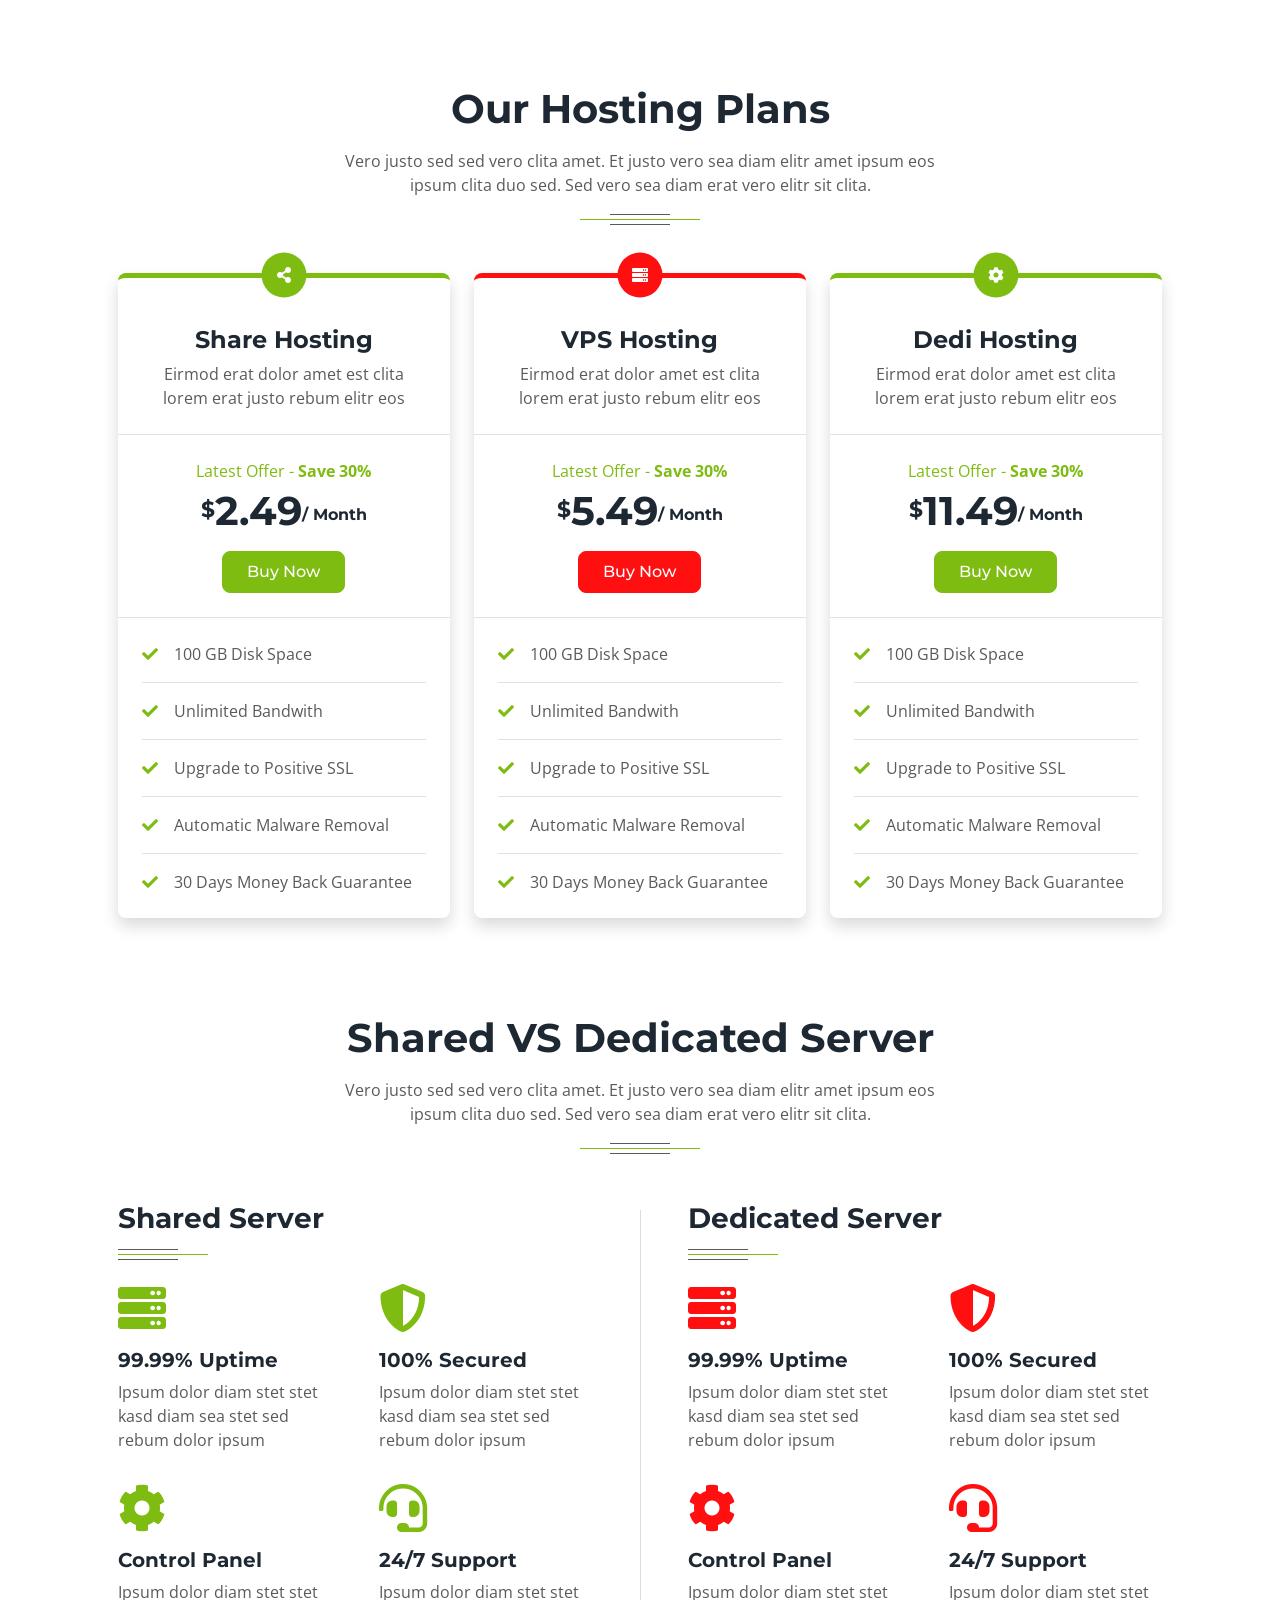
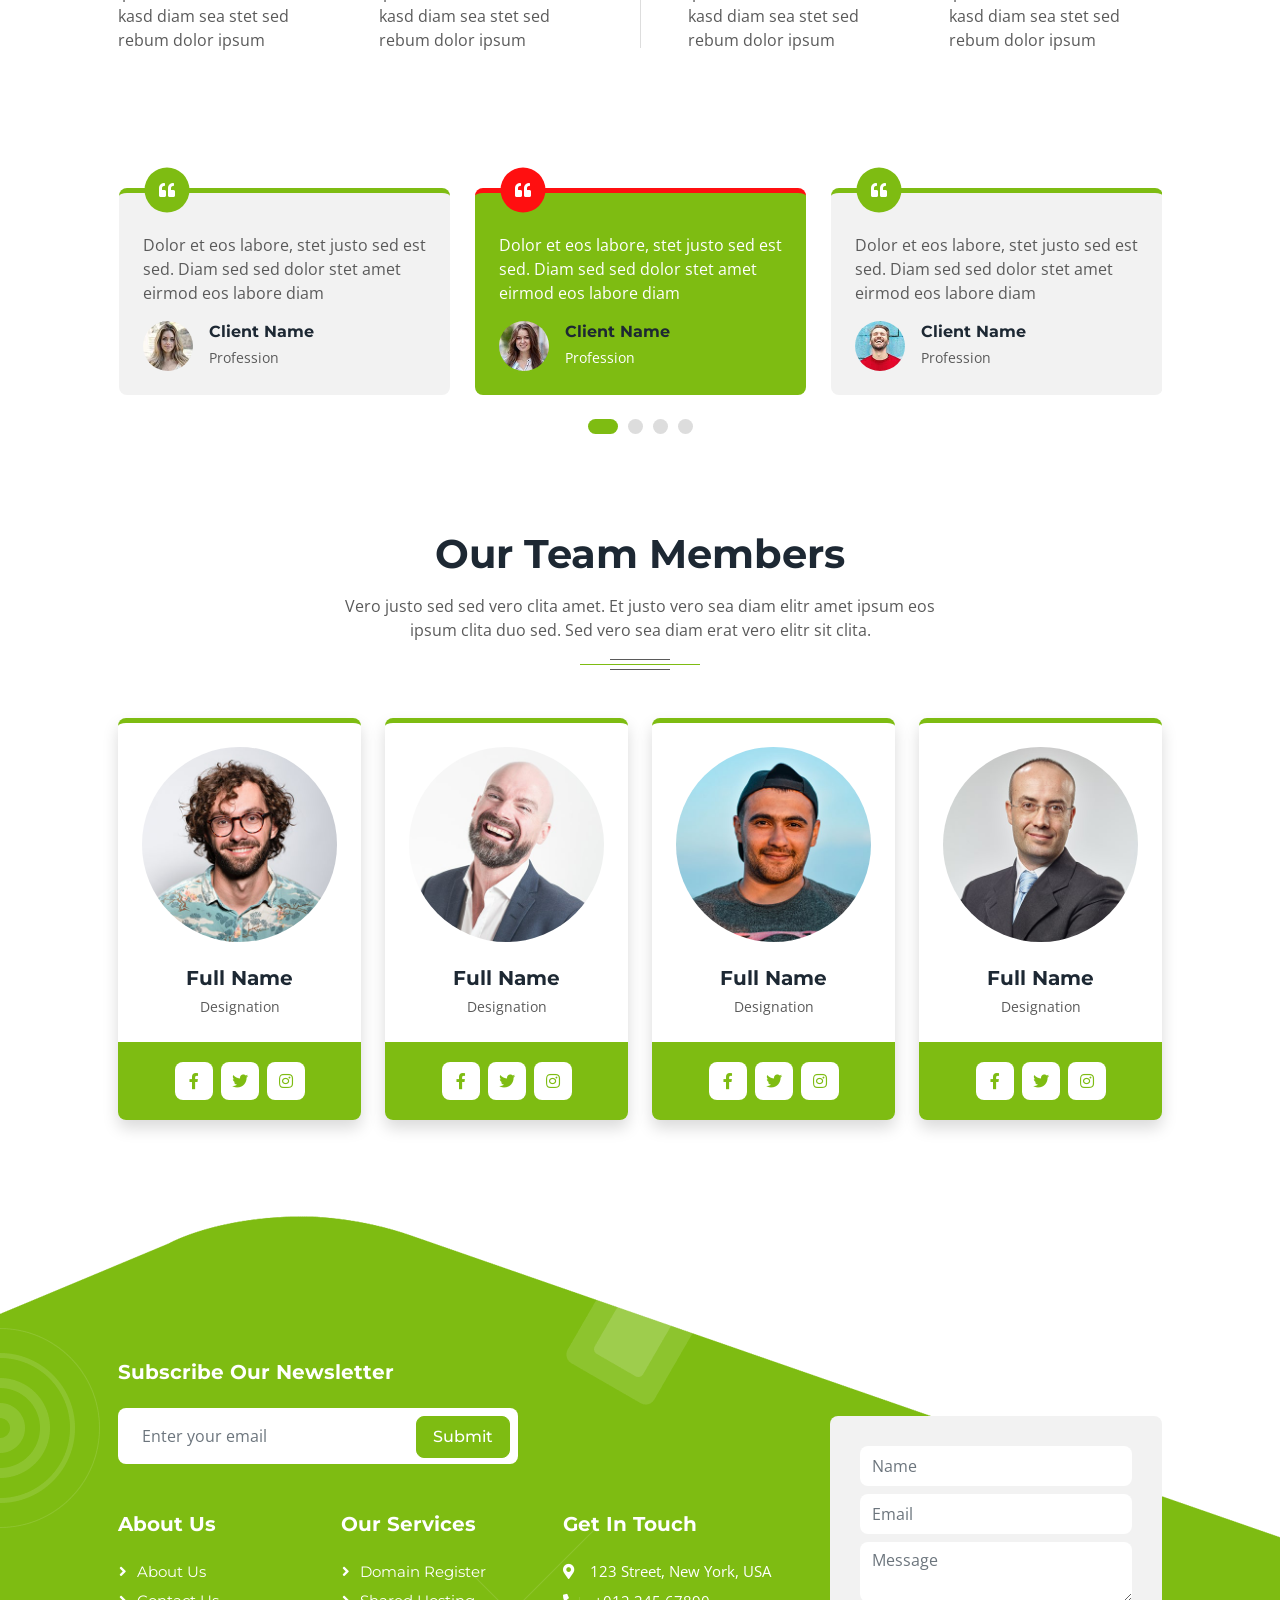
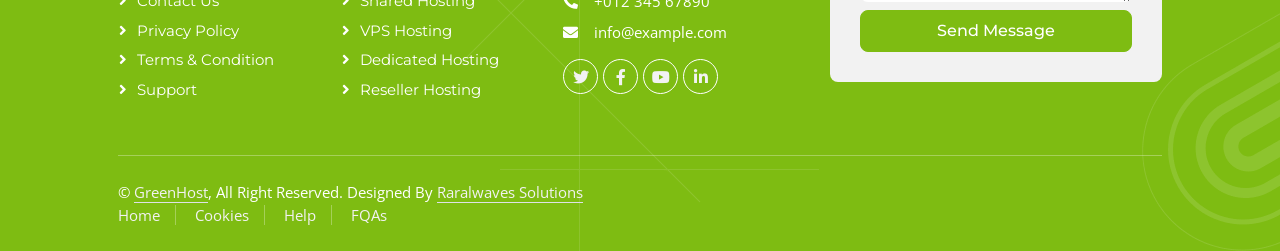
==== commit a0d96894: "Update index.html" ====
--- a/index.html
+++ b/index.html
@@ -3,7 +3,7 @@
 
 <head>
     <meta charset="utf-8">
-    <title>GreenHost - Web Hosting HTML Template</title>
+    <title>GreenHost - Web Hosting </title>
     <meta content="width=device-width, initial-scale=1.0" name="viewport">
     <meta content="" name="keywords">
     <meta content="" name="description">
@@ -554,12 +554,11 @@
                 <div class="copyright">
                     <div class="row">
                         <div class="col-md-6 text-center text-md-start mb-3 mb-md-0">
-                            &copy; <a class="border-bottom" href="#">Your Site Name</a>, All Right Reserved. 
+                           &copy; <a class="border-bottom" href="#">GreenHost</a>, All Right Reserved. 
 							
-							<!--/*** This template is free as long as you keep the footer author’s credit link/attribution link/backlink. If you'd like to use the template without the footer author’s credit link/attribution link/backlink, you can purchase the Credit Removal License from "https://htmlcodex.com/credit-removal". Thank you for your support. ***/-->
-							Designed By <a class="border-bottom" href="https://htmlcodex.com">HTML Codex</a>
-                        </div>
-                        <div class="col-md-6 text-center text-md-end">
+					
+							Designed By <a class="border-bottom" href="https://raralwavessolutions.co.ke/">Raralwaves Solutions</a>
+                        </div>
                             <div class="footer-menu">
                                 <a href="">Home</a>
                                 <a href="">Cookies</a>
@@ -591,4 +590,5 @@
     <script src="js/main.js"></script>
 </body>
 
-</html>+
+</html>
